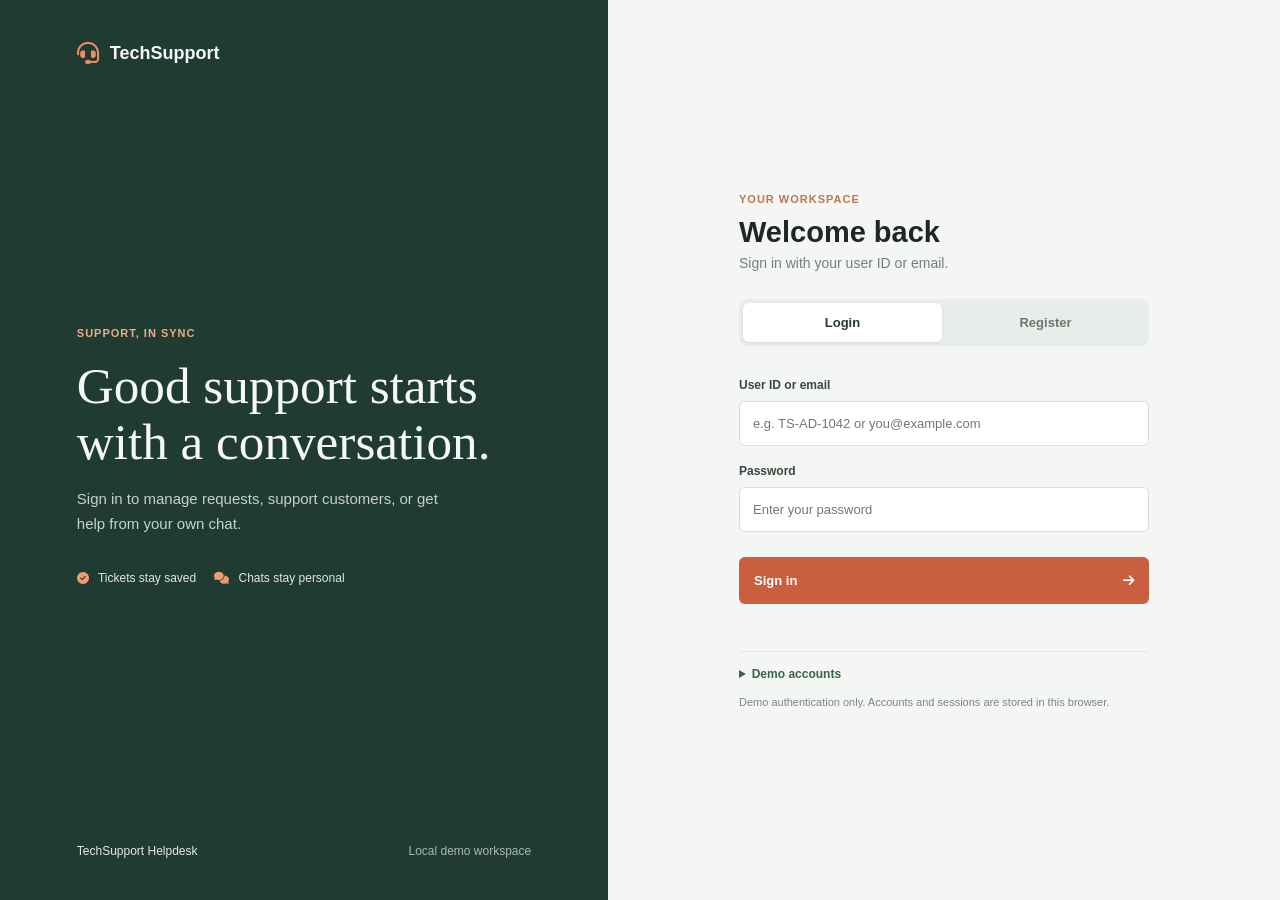
==== tickets.html @ 8e6c017f "Add files via upload" ====
<!DOCTYPE html>
<html lang="en">
<head>
    <meta charset="UTF-8">
    <meta name="viewport" content="width=device-width, initial-scale=1.0">

    <title>Tickets - TechSupport</title>

    <link rel="stylesheet"
          href="https://cdnjs.cloudflare.com/ajax/libs/font-awesome/6.5.0/css/all.min.css">

    <link rel="stylesheet" href="style.css">
</head>

<body>

    <!-- Sidebar -->
    <div class="sidebar">

        <div class="logo">
            <i class="fa-solid fa-headset"></i>
            <span>TechSupport</span>
        </div>

        <ul class="menu">

            <li>
                <a href="index.html">
                    <i class="fa-solid fa-chart-line"></i>
                    Dashboard
                </a>
            </li>

            <li class="active">
                <a href="tickets.html">
                    <i class="fa-solid fa-ticket"></i>
                    Tickets
                </a>
            </li>

            <li>
                <a href="chat.html">
                    <i class="fa-solid fa-comments"></i>
                    Live Chat
                </a>
            </li>

            <li>
                <a href="knowledge.html">
                    <i class="fa-solid fa-book"></i>
                    Knowledge Base
                </a>
            </li>

            <li>
                <a href="customers.html">
                    <i class="fa-solid fa-users"></i>
                    Customers
                </a>
            </li>

            <li>
                <a href="agents.html">
                    <i class="fa-solid fa-user-tie"></i>
                    Agents
                </a>
            </li>

            <li>
                <a href="analytics.html">
                    <i class="fa-solid fa-chart-pie"></i>
                    Analytics
                </a>
            </li>

            <li>
                <a href="feedback.html">
                    <i class="fa-solid fa-star"></i>
                    Feedback
                </a>
            </li>

            <li>
                <a href="reports.html">
                    <i class="fa-solid fa-file-lines"></i>
                    Reports
                </a>
            </li>

        </ul>

        <div class="sidebar-bottom">
            <a href="#" onclick="logout(event)">
                <i class="fa-solid fa-right-from-bracket"></i>
                <span>Logout</span>
            </a>
        </div>

    </div>


    <!-- Main Content -->
    <div class="main-content">

        <!-- Top Bar -->
        <div class="topbar">

            <div>
                <h2>Tickets</h2>
                <p>Manage and track customer support tickets</p>
            </div>

            <div class="topbar-actions">
                <button class="create-ticket-btn" onclick="createTicket()">
                    <i class="fa-solid fa-plus"></i>
                    Create Ticket
                </button>
            </div>

        </div>


        <!-- Ticket Stats -->
        <div class="stats-grid">

            <div class="stat-card">
                <div class="stat-icon">
                    <i class="fa-solid fa-ticket"></i>
                </div>

                <div>
                    <h3 id="totalTickets">0</h3>
                    <p>Total Tickets</p>
                </div>
            </div>


            <div class="stat-card">
                <div class="stat-icon">
                    <i class="fa-solid fa-circle-exclamation"></i>
                </div>

                <div>
                    <h3 id="newTickets">0</h3>
                    <p>New Tickets</p>
                </div>
            </div>


            <div class="stat-card">
                <div class="stat-icon">
                    <i class="fa-solid fa-spinner"></i>
                </div>

                <div>
                    <h3 id="progressTickets">0</h3>
                    <p>In Progress</p>
                </div>
            </div>


            <div class="stat-card">
                <div class="stat-icon">
                    <i class="fa-solid fa-check"></i>
                </div>

                <div>
                    <h3 id="resolvedTickets">0</h3>
                    <p>Resolved</p>
                </div>
            </div>

        </div>


        <!-- Ticket Table -->
        <div class="dashboard-card">

            <div class="card-header">

                <div>
                    <h3>All Tickets</h3>
                    <p>View and manage customer support requests</p>
                </div>

                <select id="statusFilter">
                    <option value="all">All Tickets</option>
                    <option value="New">New</option>
                    <option value="In Progress">In Progress</option>
                    <option value="Waiting">Waiting</option>
                    <option value="Resolved">Resolved</option>
                    <option value="Closed">Closed</option>
                </select>

            </div>


            <div class="table-container">

                <table>

                    <thead>
                        <tr>
                            <th>Ticket ID</th>
                            <th>Customer</th>
                            <th>Subject</th>
                            <th>Category</th>
                            <th>Priority</th>
                            <th>Status</th>
                            <th>Actions</th>
                        </tr>
                    </thead>

                    <tbody id="ticketTableBody">

                    </tbody>

                </table>

            </div>

        </div>

    </div>


    <script src="script.js"></script>

</body>
</html>
---- style.css ----
/* ================================
   BASIC RESET
================================ */

* {
    margin: 0;
    padding: 0;
    box-sizing: border-box;
}

body {
    font-family: Arial, Helvetica, sans-serif;
    background: #f7f8fa;
    color: #222;
}


/* ================================
   SIDEBAR
================================ */

.sidebar {
    position: fixed;
    left: 0;
    top: 0;
    width: 250px;
    height: 100vh;
    background: #ffffff;
    border-right: 1px solid #eeeeee;
    padding: 22px 15px;
    z-index: 1000;
}

.logo {
    display: flex;
    align-items: center;
    gap: 12px;
    padding: 5px 12px 28px;
    color: #dc2626;
    font-size: 21px;
    font-weight: bold;
}

.logo i {
    font-size: 27px;
}

.menu-title {
    font-size: 11px;
    color: #999;
    font-weight: bold;
    letter-spacing: 1px;
    padding: 12px 14px;
}

.sidebar-menu,
.sidebar .menu {
    list-style: none;
    padding: 0;
}

.sidebar-menu li,
.sidebar .menu li {
    margin: 5px 0;
}

.sidebar-menu li a,
.sidebar .menu li a,
.sidebar > a,
.sidebar-bottom a {
    text-decoration: none;
    color: #555;
    display: flex;
    align-items: center;
    gap: 13px;
    padding: 12px 14px;
    border-radius: 9px;
    font-size: 14px;
    transition: 0.3s;
}

.sidebar-menu li a i,
.sidebar .menu li a i,
.sidebar > a i,
.sidebar-bottom a i {
    width: 20px;
    text-align: center;
}

.sidebar-menu li a:hover,
.sidebar .menu li a:hover,
.sidebar > a:hover {
    background: #fee2e2;
    color: #dc2626;
}

.sidebar-menu li.active a,
.sidebar .menu li.active a,
.sidebar > a.active {
    background: #dc2626;
    color: white;
    box-shadow: 0 5px 15px rgba(220, 38, 38, 0.2);
}

.sidebar-bottom {
    position: absolute;
    bottom: 25px;
    left: 15px;
    right: 15px;
}

.sidebar-bottom a:hover {
    color: #dc2626;
    background: #fee2e2;
}

/* ================================
   MAIN CONTENT
================================ */

.main-content {
    margin-left: 250px;
    min-height: 100vh;
}


/* ================================
   TOP BAR
================================ */

.topbar {
    height: 82px;
    background: white;
    border-bottom: 1px solid #eeeeee;
    display: flex;
    justify-content: space-between;
    align-items: center;
    padding: 0 30px;
    position: sticky;
    top: 0;
    z-index: 100;
}

.page-title h1 {
    font-size: 25px;
    margin-bottom: 4px;
}

.page-title p {
    font-size: 13px;
    color: #888;
}

.topbar-right {
    display: flex;
    align-items: center;
    gap: 20px;
}

.topbar-actions {
    display: flex;
    align-items: center;
    justify-content: flex-end;
    gap: 18px;
    margin-left: auto;
}


/* Search */

.search-box {
    width: 210px;
    height: 40px;
    background: #f6f6f6;
    border-radius: 8px;
    display: flex;
    align-items: center;
    padding: 0 12px;
}

.search-box i {
    color: #999;
    font-size: 14px;
}

.search-box input {
    border: none;
    outline: none;
    background: transparent;
    width: 100%;
    padding-left: 8px;
}


/* Notification */

.notification {
    border: none;
    background: #f7f7f7;
    width: 40px;
    height: 40px;
    border-radius: 50%;
    cursor: pointer;
    position: relative;
}

.notification i {
    color: #555;
}

.notification span {
    position: absolute;
    top: -3px;
    right: -2px;
    background: #dc2626;
    color: white;
    font-size: 9px;
    width: 16px;
    height: 16px;
    border-radius: 50%;
    display: flex;
    align-items: center;
    justify-content: center;
}


/* Profile */

.profile {
    display: flex;
    align-items: center;
    gap: 10px;
}

.profile-image {
    width: 40px;
    height: 40px;
    background: #fee2e2;
    color: #dc2626;
    border-radius: 50%;
    display: flex;
    align-items: center;
    justify-content: center;
    font-weight: bold;
}

.profile-info {
    display: flex;
    flex-direction: column;
    gap: 3px;
}

.profile-info strong {
    font-size: 13px;
}

.profile-info small {
    color: #999;
}


/* ================================
   DASHBOARD
================================ */

.dashboard {
    padding: 28px 30px;
}


/* ================================
   WELCOME BANNER
================================ */

.welcome-banner {
    background: linear-gradient(135deg, #dc2626, #ef4444);
    border-radius: 15px;
    padding: 28px 30px;
    color: white;
    display: flex;
    justify-content: space-between;
    align-items: center;
    margin-bottom: 25px;
    overflow: hidden;
}

.welcome-banner h2 {
    font-size: 23px;
    margin-bottom: 8px;
}

.welcome-banner p {
    font-size: 14px;
    opacity: 0.9;
    margin-bottom: 20px;
}

.primary-btn {
    border: none;
    background: white;
    color: #dc2626;
    padding: 11px 17px;
    border-radius: 7px;
    font-weight: bold;
    cursor: pointer;
    transition: 0.3s;
}

.primary-btn:hover {
    transform: translateY(-2px);
    box-shadow: 0 5px 15px rgba(0, 0, 0, 0.15);
}

.banner-icon {
    font-size: 90px;
    opacity: 0.15;
    padding-right: 30px;
}


/* ================================
   STATISTICS CARDS
================================ */

.stats-grid {
    display: grid;
    grid-template-columns: repeat(4, 1fr);
    gap: 18px;
    margin-bottom: 25px;
}

.stat-card {
    background: white;
    border: 1px solid #eeeeee;
    border-radius: 12px;
    padding: 20px;
    display: flex;
    align-items: center;
    gap: 15px;
    transition: 0.3s;
}

.stat-card:hover {
    transform: translateY(-3px);
    box-shadow: 0 8px 20px rgba(0, 0, 0, 0.06);
}

.stat-icon {
    width: 48px;
    height: 48px;
    border-radius: 10px;
    display: flex;
    align-items: center;
    justify-content: center;
    font-size: 19px;
}

.stat-icon.red {
    background: #fee2e2;
    color: #dc2626;
}

.stat-icon.orange {
    background: #fff1e6;
    color: #f97316;
}

.stat-icon.green {
    background: #dcfce7;
    color: #16a34a;
}

.stat-icon.blue {
    background: #dbeafe;
    color: #2563eb;
}

.stat-card p {
    color: #888;
    font-size: 12px;
    margin-bottom: 5px;
}

.stat-card h3 {
    font-size: 23px;
    margin-bottom: 5px;
}

.positive {
    font-size: 10px;
    color: #16a34a;
}


/* ================================
   DASHBOARD GRID
================================ */

.dashboard-grid {
    display: grid;
    grid-template-columns: minmax(0, 1.45fr) minmax(340px, 1fr);
    gap: 20px;
    margin-bottom: 20px;
}

.bottom-grid {
    display: grid;
    grid-template-columns: repeat(2, minmax(0, 1fr));
    gap: 20px;
}


/* ================================
   CARDS
================================ */

.dashboard-card {
    min-width: 0;
    background: white;
    border: 1px solid #eeeeee;
    border-radius: 12px;
    padding: 20px;
}

.card-header {
    display: flex;
    justify-content: space-between;
    align-items: flex-start;
    margin-bottom: 20px;
}

.card-header h3 {
    font-size: 17px;
    margin-bottom: 5px;
}

.card-header p {
    color: #999;
    font-size: 12px;
}

.card-header a {
    color: #dc2626;
    text-decoration: none;
    font-size: 12px;
    font-weight: bold;
}


/* ================================
   TABLE
================================ */

.table-container {
    overflow-x: auto;
}

table {
    width: 100%;
    border-collapse: collapse;
    min-width: 600px;
}

thead {
    background: #fff7f7;
}

th {
    color: #777;
    font-size: 11px;
    text-align: left;
    padding: 12px;
}

td {
    padding: 13px 12px;
    border-bottom: 1px solid #f1f1f1;
    font-size: 12px;
}

td:first-child {
    color: #dc2626;
    font-weight: bold;
}


/* ================================
   PRIORITY
================================ */

.priority,
.status {
    padding: 5px 9px;
    border-radius: 20px;
    font-size: 10px;
    font-weight: bold;
}

.priority.high {
    background: #fee2e2;
    color: #dc2626;
}

.priority.medium {
    background: #fef3c7;
    color: #b45309;
}

.priority.critical {
    background: #fecaca;
    color: #991b1b;
}

.priority.low {
    background: #dcfce7;
    color: #15803d;
}


/* ================================
   STATUS
================================ */

.status.new {
    background: #dbeafe;
    color: #2563eb;
}

.status.progress {
    background: #fff1e6;
    color: #ea580c;
}

.status.waiting {
    background: #fef3c7;
    color: #a16207;
}

.status.resolved {
    background: #dcfce7;
    color: #15803d;
}


/* ================================
   TICKET SUMMARY
================================ */

.summary {
    margin-top: 10px;
}

.summary-item {
    display: flex;
    justify-content: space-between;
    align-items: center;
    font-size: 12px;
    margin-bottom: 8px;
}

.summary-item span {
    color: #666;
}

.summary-item i {
    font-size: 7px;
    color: #dc2626;
    margin-right: 5px;
}

.summary-item strong {
    font-size: 12px;
}

.progress-bar {
    width: 100%;
    height: 7px;
    background: #f1f1f1;
    border-radius: 10px;
    margin-bottom: 18px;
    overflow: hidden;
}

.progress {
    height: 100%;
    border-radius: 10px;
}

.new-progress {
    width: 20%;
    background: #2563eb;
}

.progress-work {
    width: 35%;
    background: #f97316;
}

.progress-wait {
    width: 18%;
    background: #eab308;
}

.progress-resolved {
    width: 80%;
    background: #16a34a;
}


/* ================================
   QUICK ACTIONS
================================ */

.quick-actions {
    display: grid;
    grid-template-columns: repeat(4, 1fr);
    gap: 12px;
}

.quick-actions button {
    background: #fff7f7;
    border: 1px solid #fee2e2;
    border-radius: 9px;
    padding: 17px 10px;
    cursor: pointer;
    color: #444;
    transition: 0.3s;
}

.quick-actions button i {
    display: block;
    color: #dc2626;
    font-size: 19px;
    margin-bottom: 9px;
}

.quick-actions button span {
    font-size: 11px;
}

.quick-actions button:hover {
    background: #dc2626;
    color: white;
    transform: translateY(-2px);
}

.quick-actions button:hover i {
    color: white;
}


/* ================================
   PERFORMANCE
================================ */

.performance {
    display: flex;
    flex-direction: column;
    gap: 15px;
}

.performance-item {
    display: flex;
    justify-content: space-between;
    align-items: center;
    padding-bottom: 12px;
    border-bottom: 1px solid #eeeeee;
}

.performance-item span {
    color: #777;
    font-size: 12px;
}

.performance-item strong {
    color: #dc2626;
    font-size: 17px;
}


/* ================================
   RESPONSIVE DESIGN
================================ */

@media (max-width: 1100px) {

    .stats-grid {
        grid-template-columns: repeat(2, 1fr);
    }

    .dashboard-grid {
        grid-template-columns: 1fr;
    }

    .bottom-grid {
        grid-template-columns: 1fr;
    }
}


@media (max-width: 800px) {

    .sidebar {
        width: 70px;
        padding: 20px 8px;
    }

    .logo span,
    .menu-title,
    .sidebar-menu span,
    .sidebar .menu span,
    .sidebar-bottom span {
        display: none;
    }

    .sidebar-menu span,
    .sidebar .menu span,
    .sidebar-bottom span { display: none; }

    .sidebar > a {
        justify-content: center;
        padding: 13px;
        font-size: 0;
    }

    .sidebar > a i { font-size: 14px; }

    .logo {
        justify-content: center;
        padding: 5px 0 25px;
    }

    .sidebar-menu li a,
    .sidebar .menu li a,
    .sidebar-bottom a {
        justify-content: center;
        padding: 13px;
    }

    .main-content {
        margin-left: 70px;
    }

    .topbar {
        padding: 0 15px;
    }

    .profile-info {
        display: none;
    }

    .search-box {
        width: 150px;
    }

    .dashboard {
        padding: 20px 15px;
    }

    .welcome-banner {
        padding: 22px;
    }

    .banner-icon {
        display: none;
    }
}


@media (max-width: 600px) {

    .topbar {
        height: auto;
        padding: 15px;
        gap: 10px;
        flex-wrap: wrap;
    }

    .topbar-right {
        width: 100%;
    }

    .search-box {
        flex: 1;
    }

    .stats-grid {
        grid-template-columns: 1fr;
    }

    .welcome-banner h2 {
        font-size: 19px;
    }

    .quick-actions {
        grid-template-columns: repeat(2, 1fr);
    }
}
/* CREATE TICKET POPUP */

.ticket-modal {
    position: fixed;
    top: 0;
    left: 0;
    width: 100%;
    height: 100%;

    background: rgba(0, 0, 0, 0.5);

    display: flex;
    justify-content: center;
    align-items: center;

    z-index: 9999;
}

.ticket-box {
    background: white;
    width: 650px;
    max-width: 90%;
    max-height: 90vh;

    overflow-y: auto;

    padding: 25px;
    border-radius: 15px;

    box-shadow: 0 15px 40px rgba(0, 0, 0, 0.25);
}

.ticket-header {
    display: flex;
    justify-content: space-between;
    align-items: center;

    margin-bottom: 20px;
}

.ticket-header h2 {
    margin: 0;
    color: #222;
}

.ticket-header p {
    margin-top: 5px;
    color: #888;
    font-size: 13px;
}

.close-btn {
    width: 35px;
    height: 35px;

    border: none;
    border-radius: 50%;

    background: #fee2e2;
    color: #dc2626;

    font-size: 22px;
    cursor: pointer;
}

.form-row {
    display: grid;
    grid-template-columns: 1fr 1fr;
    gap: 15px;
}

.form-group {
    margin-bottom: 16px;
}

.form-group label {
    display: block;

    margin-bottom: 6px;

    font-size: 13px;
    font-weight: bold;
    color: #444;
}

.form-group input,
.form-group select,
.form-group textarea {
    width: 100%;

    padding: 11px;

    border: 1px solid #ddd;
    border-radius: 7px;

    font-family: Arial, sans-serif;
    font-size: 13px;

    outline: none;
}

.form-group input:focus,
.form-group select:focus,
.form-group textarea:focus {
    border-color: #dc2626;
}

.form-group textarea {
    resize: vertical;
}

.form-actions {
    display: flex;
    justify-content: flex-end;
    gap: 10px;
}

.cancel-btn {
    border: none;
    background: #eee;

    padding: 11px 18px;
    border-radius: 7px;

    cursor: pointer;
}

.submit-btn {
    border: none;
    background: #dc2626;
    color: white;

    padding: 11px 18px;
    border-radius: 7px;

    cursor: pointer;
    font-weight: bold;
}

.submit-btn:hover {
    background: #b91c1c;
}

@media (max-width: 600px) {

    .form-row {
        grid-template-columns: 1fr;
    }

    .ticket-box {
        padding: 18px;
    }
}
/* ============================= */
/* TICKETS PAGE FIX */
/* ============================= */

/* Topbar */

.topbar {
    display: flex;
    justify-content: space-between;
    align-items: center;
    margin-bottom: 25px;
}

.topbar h2 {
    margin: 0;
    font-size: 28px;
}

.topbar h1 {
    margin: 0 0 4px;
    font-size: 25px;
    font-weight: 600;
}

.topbar p {
    margin-top: 5px;
    color: #777;
}


/* Create Ticket Button */

.create-ticket-btn {
    background: #e63946;
    color: white;
    border: none;
    padding: 12px 20px;
    border-radius: 8px;
    cursor: pointer;
    font-size: 14px;
    font-weight: 600;
}

.create-ticket-btn:hover {
    background: #c92f3b;
}


/* Ticket Table */

.table-container {
    width: 100%;
    overflow-x: auto;
}

.table-container table {
    width: 100%;
    min-width: 850px;
    border-collapse: collapse;
}

.table-container th {
    text-align: left;
    padding: 15px;
    color: #666;
    font-size: 13px;
    border-bottom: 1px solid #eee;
}

.table-container td {
    padding: 16px 15px;
    border-bottom: 1px solid #eee;
    font-size: 14px;
}

.table-container tbody tr:hover {
    background: #fafafa;
}


/* Priority */

.priority {
    font-weight: 600;
}

.priority.critical {
    color: #d00000;
}

.priority.high {
    color: #e63946;
}

.priority.medium {
    color: #e6a700;
}

.priority.low {
    color: #3498db;
}

.priority.informational {
    color: #777;
}


/* Status */

.status {
    font-weight: 600;
}

.status.new {
    color: #2980b9;
}

.status.in-progress {
    color: #e67e22;
}

.status.resolved {
    color: #27ae60;
}


/* Filter */

#statusFilter {
    padding: 9px 12px;
    border: 1px solid #ddd;
    border-radius: 6px;
    background: white;
    cursor: pointer;
}
/* Ticket Actions */

.ticket-actions {
    display: flex;
    gap: 7px;
}

.ticket-actions button {
    width: 32px;
    height: 32px;
    border: none;
    border-radius: 6px;
    cursor: pointer;
    background: #f5f5f5;
    transition: 0.2s;
}

.view-btn {
    color: #3498db;
}

.status-btn {
    color: #e67e22;
}

.delete-btn {
    color: #e63946;
}

.ticket-actions button:hover {
    transform: translateY(-2px);
    background: #eeeeee;
}
/* ============================= */
/* LIVE CHAT */
/* ============================= */

.chat-agent {
    display: inline-flex;
    align-items: center;
    gap: 7px;
    padding: 8px 11px;
    border: 1px solid #dce9df;
    border-radius: 6px;
    background: #f5faf6;
    color: #27ae60;
    font-size: 12px;
    font-weight: 600;
    line-height: 1;
    white-space: nowrap;
}

.chat-agent i {
    font-size: 8px;
}


/* Main Chat */

.chat-container {
    display: flex;
    height: 650px;
    background: white;
    border-radius: 12px;
    overflow: hidden;
    box-shadow: 0 3px 15px rgba(0, 0, 0, 0.06);
}


/* Users */

.chat-users {
    width: 280px;
    border-right: 1px solid #eee;
    background: #fafafa;
    overflow-y: auto;
}

.chat-users-header {
    padding: 20px;
    border-bottom: 1px solid #eee;
}

.chat-users-header h3 {
    margin: 0;
}


.chat-user {
    display: flex;
    align-items: center;
    gap: 12px;
    padding: 16px;
    cursor: pointer;
    border-bottom: 1px solid #eee;
}

.chat-user:hover {
    background: #fff0f0;
}

.active-user {
    background: #ffe9e9;
    border-left: 4px solid #e63946;
}


/* Avatar */

.user-avatar {
    width: 42px;
    height: 42px;
    border-radius: 50%;
    background: #e63946;
    color: white;
    display: flex;
    align-items: center;
    justify-content: center;
    font-weight: bold;
}

.chat-user p {
    margin: 4px 0 0;
    color: #777;
    font-size: 13px;
    overflow: hidden;
    text-overflow: ellipsis;
    white-space: nowrap;
}

.chat-user > div:last-child {
    min-width: 0;
}

.chat-user p.has-unread {
    color: #e63946;
    font-weight: 600;
}


/* Chat Window */

.chat-window {
    flex: 1;
    display: flex;
    flex-direction: column;
}

.chat-header {
    padding: 15px 20px;
    border-bottom: 1px solid #eee;
}

.chat-person {
    display: flex;
    align-items: center;
    gap: 12px;
}

.chat-person p {
    margin: 4px 0 0;
    color: #27ae60;
    font-size: 13px;
}

.ai-agent-badge {
    display: inline-block;
    margin-left: 8px;
    padding: 3px 7px;
    border-radius: 10px;
    background: #e8f7ee;
    color: #218c50;
    font-size: 10px;
    font-weight: 600;
}

.online-dot {
    display: inline-block;
    width: 7px;
    height: 7px;
    background: #27ae60;
    border-radius: 50%;
}


/* Messages */

.messages {
    flex: 1;
    padding: 25px;
    overflow-y: auto;
    background: #f8f9fa;
}

.chat-empty-state {
    margin: 0;
    color: #777;
    text-align: center;
}

.chat-customer-mode .chat-users {
    display: none;
}

.chat-customer-mode .chat-window {
    min-width: 0;
}

.current-user-chip {
    display: flex;
    align-items: center;
    gap: 9px;
    padding: 7px 11px;
    border: 1px solid #e7e9e8;
    border-radius: 8px;
    background: #fff;
    font-size: 12px;
}

.current-user-chip strong {
    color: #222;
}

.current-user-chip span {
    color: #728078;
    text-transform: capitalize;
}

.chat-customer-mode .chat-input-area {
    border-top-color: #e1e8e4;
}

/* Authentication */

.auth-page {
    min-height: 100vh;
    background: #f4f6f3;
    color: #1d2823;
}

.auth-layout {
    min-height: 100vh;
    display: grid;
    grid-template-columns: minmax(340px, 0.95fr) minmax(420px, 1.05fr);
}

.auth-intro {
    display: flex;
    flex-direction: column;
    justify-content: space-between;
    min-height: 100vh;
    padding: 42px clamp(32px, 6vw, 92px);
    color: #f5f7f2;
    background: #203c32;
}

.auth-brand {
    display: inline-flex;
    align-items: center;
    gap: 11px;
    width: fit-content;
    color: inherit;
    font-size: 18px;
    font-weight: 700;
    text-decoration: none;
}

.auth-brand i {
    color: #ef8a61;
    font-size: 22px;
}

.auth-intro-copy {
    max-width: 490px;
    padding: 60px 0;
}

.auth-kicker {
    color: #be7655;
    font-size: 11px;
    font-weight: 700;
    letter-spacing: 1px;
}

.auth-intro .auth-kicker {
    color: #edab88;
}

.auth-intro h1 {
    margin: 17px 0;
    font-family: Georgia, "Times New Roman", serif;
    font-size: clamp(38px, 4vw, 58px);
    font-weight: 500;
    line-height: 1.08;
}

.auth-intro-copy > p {
    max-width: 390px;
    color: #c6d2cb;
    font-size: 15px;
    line-height: 1.7;
}

.auth-stat-row {
    display: flex;
    flex-wrap: wrap;
    gap: 18px;
    margin-top: 34px;
    color: #e0e8e3;
    font-size: 12px;
}

.auth-stat-row i {
    margin-right: 6px;
    color: #ef9b70;
}

.auth-side-note {
    display: flex;
    justify-content: space-between;
    gap: 18px;
    color: #e3e9e5;
    font-size: 12px;
}

.auth-side-note span {
    color: #a9b9b0;
}

.auth-panel {
    display: flex;
    justify-content: center;
    align-items: center;
    padding: 48px 30px;
}

.auth-form-wrap {
    width: min(100%, 410px);
}

.auth-heading h2 {
    margin: 9px 0 6px;
    font-size: 29px;
}

.auth-heading p {
    color: #738078;
    font-size: 14px;
}

.auth-tabs {
    display: grid;
    grid-template-columns: 1fr 1fr;
    gap: 4px;
    margin: 28px 0 23px;
    padding: 4px;
    border-radius: 8px;
    background: #e9ede9;
}

.auth-tab {
    min-height: 39px;
    border: 0;
    border-radius: 6px;
    background: transparent;
    color: #69776e;
    font: inherit;
    font-size: 13px;
    font-weight: 600;
    cursor: pointer;
}

.auth-tab.is-active {
    background: #fff;
    color: #203c32;
    box-shadow: 0 1px 3px rgba(20, 40, 30, 0.1);
}

.auth-form {
    display: grid;
    gap: 9px;
}

.auth-form[hidden] {
    display: none;
}

.auth-form label {
    margin-top: 9px;
    color: #39483f;
    font-size: 12px;
    font-weight: 600;
}

.auth-hint {
    float: right;
    color: #829087;
    font-size: 11px;
    font-weight: 400;
}

.auth-form input,
.auth-form select {
    width: 100%;
    min-height: 45px;
    padding: 0 13px;
    border: 1px solid #d9dfda;
    border-radius: 6px;
    outline: none;
    background: #fff;
    color: #202b25;
    font: inherit;
    font-size: 13px;
}

.auth-form input:focus,
.auth-form select:focus {
    border-color: #4d7660;
    box-shadow: 0 0 0 3px rgba(77, 118, 96, 0.13);
}

.auth-submit {
    display: flex;
    align-items: center;
    justify-content: space-between;
    min-height: 47px;
    margin-top: 16px;
    padding: 0 15px;
    border: 0;
    border-radius: 6px;
    background: #c95f3f;
    color: #fff;
    font: inherit;
    font-size: 13px;
    font-weight: 700;
    cursor: pointer;
}

.auth-submit:hover {
    background: #b64f33;
}

.auth-feedback {
    min-height: 20px;
    margin-top: 10px;
    color: #b74632;
    font-size: 12px;
    line-height: 1.5;
}

.auth-feedback.is-success {
    color: #32714c;
}

.demo-access {
    margin-top: 17px;
    padding-top: 15px;
    border-top: 1px solid #e3e8e4;
    color: #46554c;
    font-size: 12px;
}

.demo-access summary {
    width: fit-content;
    color: #39634c;
    font-weight: 700;
    cursor: pointer;
}

.demo-account-list {
    display: grid;
    gap: 7px;
    margin-top: 12px;
}

.demo-account-list p {
    display: grid;
    gap: 3px;
}

.demo-account-list span,
.auth-disclaimer {
    color: #7a877f;
    font-size: 11px;
}

.auth-disclaimer {
    margin-top: 13px;
    line-height: 1.5;
}

.customer-portal-page {
    background: #f4f6f3;
}

.customer-portal-logo {
    text-decoration: none;
}

.customer-portal-main {
    min-height: 100vh;
}

.customer-portal-topbar {
    padding: 0 34px;
}

.customer-portal-topbar h1 {
    margin: 0 0 4px;
    font-size: 23px;
}

.customer-portal-topbar p {
    color: #78847d;
    font-size: 12px;
}

.customer-portal-profile .profile-image {
    background: #e5eee7;
    color: #2c6848;
}

.customer-portal-content {
    width: min(1200px, 100%);
    margin: 0 auto;
    padding: 30px 34px 48px;
}

.portal-welcome {
    display: flex;
    align-items: center;
    justify-content: space-between;
    gap: 24px;
    padding: 25px 28px;
    border-left: 4px solid #d56b47;
    background: #fff;
}

.portal-welcome h2 {
    margin: 8px 0 5px;
    font-family: Georgia, "Times New Roman", serif;
    font-size: 28px;
    font-weight: 500;
}

.portal-welcome p {
    color: #718077;
    font-size: 13px;
}

.portal-chat-link,
.portal-submit {
    display: inline-flex;
    align-items: center;
    justify-content: center;
    gap: 9px;
    min-height: 42px;
    padding: 0 15px;
    border: 0;
    border-radius: 6px;
    background: #c95f3f;
    color: #fff;
    font: inherit;
    font-size: 12px;
    font-weight: 700;
    text-decoration: none;
    cursor: pointer;
}

.portal-chat-link:hover,
.portal-submit:hover {
    background: #b64f33;
}

.portal-stats {
    display: grid;
    grid-template-columns: repeat(3, minmax(0, 1fr));
    gap: 14px;
    margin: 18px 0 26px;
}

.portal-stat {
    position: relative;
    display: grid;
    gap: 12px;
    min-height: 105px;
    padding: 17px 19px;
    border: 1px solid #e5e9e5;
    border-radius: 7px;
    background: #fff;
}

.portal-stat span {
    color: #77847b;
    font-size: 12px;
}

.portal-stat strong {
    font-size: 25px;
    line-height: 1;
}

.portal-stat i {
    position: absolute;
    top: 18px;
    right: 19px;
    color: #b8c8bd;
    font-size: 17px;
}

.portal-section {
    min-width: 0;
    padding: 21px;
    border: 1px solid #e5e9e5;
    border-radius: 7px;
    background: #fff;
    scroll-margin-top: 100px;
}

.portal-section-heading {
    display: flex;
    align-items: center;
    justify-content: space-between;
    margin-bottom: 17px;
}

.portal-section-heading h2 {
    margin: 0 0 4px;
    font-size: 16px;
}

.portal-section-heading p {
    color: #829087;
    font-size: 11px;
}

.portal-table-wrap {
    overflow-x: auto;
}

.portal-table {
    width: 100%;
    border-collapse: collapse;
    text-align: left;
}

.portal-table th,
.portal-table td {
    padding: 12px 10px;
    border-bottom: 1px solid #edf0ed;
    font-size: 12px;
    white-space: nowrap;
}

.portal-table th {
    color: #748178;
    font-size: 10px;
    font-weight: 700;
    text-transform: uppercase;
}

.portal-table td:first-child {
    color: #2c6848;
    font-weight: 700;
}

.portal-empty {
    padding: 20px 0 3px;
    color: #7a877f;
    font-size: 12px;
}

.portal-lower-grid {
    display: grid;
    grid-template-columns: minmax(0, 1.1fr) minmax(270px, 0.9fr);
    align-items: start;
    gap: 18px;
    margin-top: 18px;
}

.portal-feedback-form {
    display: grid;
    gap: 8px;
}

.portal-feedback-form label {
    margin-top: 5px;
    color: #46564b;
    font-size: 11px;
    font-weight: 700;
}

.portal-feedback-form select,
.portal-feedback-form input,
.portal-feedback-form textarea {
    width: 100%;
    padding: 10px 11px;
    border: 1px solid #dce3dd;
    border-radius: 5px;
    background: #fff;
    color: #27352c;
    font: inherit;
    font-size: 12px;
}

.portal-feedback-form textarea {
    resize: vertical;
}

.portal-ticket-form {
    grid-template-columns: repeat(2, minmax(0, 1fr));
    column-gap: 16px;
}

.portal-ticket-form label[for="customerTicketSubject"],
.portal-ticket-form #customerTicketSubject,
.portal-ticket-form label[for="customerTicketDescription"],
.portal-ticket-form #customerTicketDescription,
.portal-ticket-form .portal-submit,
.portal-ticket-form .portal-feedback-status {
    grid-column: 1 / -1;
}

.portal-ticket-form .portal-feedback-status {
    margin: 0;
}

.portal-submit {
    justify-self: start;
    margin-top: 6px;
}

.portal-feedback-status {
    min-height: 16px;
    color: #32714c;
    font-size: 11px;
}

.portal-feedback-history {
    margin-top: 14px;
    padding-top: 14px;
    border-top: 1px solid #edf0ed;
}

.portal-feedback-history h3 {
    margin: 0 0 9px;
    font-size: 12px;
}

.portal-feedback-item {
    padding: 9px 0;
    border-bottom: 1px solid #edf0ed;
}

.portal-feedback-item p {
    color: #59685e;
    font-size: 11px;
    line-height: 1.5;
    overflow-wrap: anywhere;
}

.portal-feedback-item span {
    display: block;
    margin-top: 4px;
    color: #8b968f;
    font-size: 10px;
}

.portal-profile-details {
    margin: 0;
}

.portal-profile-details div {
    display: grid;
    grid-template-columns: 100px minmax(0, 1fr);
    gap: 10px;
    padding: 12px 0;
    border-bottom: 1px solid #edf0ed;
}

.portal-profile-details dt {
    color: #829087;
    font-size: 11px;
}

.portal-profile-details dd {
    margin: 0;
    color: #2d3c32;
    font-size: 12px;
    overflow-wrap: anywhere;
}

.portal-knowledge-link {
    display: flex;
    align-items: center;
    gap: 12px;
    margin-top: 20px;
    padding: 13px;
    border-radius: 6px;
    background: #eef4ef;
    color: #34664b;
    text-decoration: none;
}

.portal-knowledge-link > span {
    display: grid;
    flex: 1;
    gap: 3px;
}

.portal-knowledge-link strong {
    font-size: 12px;
}

.portal-knowledge-link small {
    color: #75857a;
    font-size: 10px;
}

@media (max-width: 850px) {
    .customer-portal-main {
        margin-left: 0;
        padding-top: 72px;
    }

    .customer-portal-page .sidebar {
        right: 0;
        width: auto;
        height: 62px;
        padding: 8px 12px;
        overflow-x: auto;
        overflow-y: hidden;
        border-right: 0;
        border-bottom: 1px solid #e8ece8;
    }

    .customer-portal-logo,
    .customer-portal-page .menu-title,
    .customer-portal-page .sidebar-bottom {
        display: none;
    }

    .customer-portal-menu {
        display: flex;
        width: max-content;
        gap: 4px;
    }

    .customer-portal-menu li {
        margin: 0 !important;
    }

    .customer-portal-menu a {
        gap: 7px !important;
        padding: 11px 9px !important;
        white-space: nowrap;
        font-size: 11px !important;
    }

    .customer-portal-menu a i {
        width: auto !important;
    }
}

@media (max-width: 620px) {
    .customer-portal-topbar {
        height: auto;
        min-height: 74px;
        padding: 12px 16px;
    }

    .customer-portal-topbar h1 {
        font-size: 19px;
    }

    .customer-portal-profile .profile-info {
        display: none;
    }

    .customer-portal-content {
        padding: 18px 14px 30px;
    }

    .portal-welcome {
        align-items: flex-start;
        flex-direction: column;
        padding: 20px;
    }

    .portal-welcome h2 {
        font-size: 24px;
    }

    .portal-stats {
        gap: 8px;
    }

    .portal-stat {
        min-height: 93px;
        padding: 13px 11px;
    }

    .portal-stat span {
        font-size: 10px;
    }

    .portal-stat strong {
        font-size: 21px;
    }

    .portal-stat i {
        top: 13px;
        right: 11px;
        font-size: 14px;
    }

    .portal-section {
        padding: 16px 13px;
    }

    .portal-lower-grid {
        grid-template-columns: minmax(0, 1fr);
    }

    .portal-ticket-form {
        grid-template-columns: minmax(0, 1fr);
    }

    .portal-ticket-form > * {
        grid-column: 1 / -1;
    }
}

@media (max-width: 760px) {
    .auth-layout {
        grid-template-columns: 1fr;
    }

    .auth-intro {
        min-height: auto;
        padding: 25px 24px 22px;
    }

    .auth-intro-copy {
        padding: 46px 0 27px;
    }

    .auth-intro h1 {
        max-width: 470px;
        font-size: 39px;
    }

    .auth-stat-row,
    .auth-side-note {
        display: none;
    }

    .auth-panel {
        align-items: flex-start;
        padding: 33px 24px 45px;
    }
}

.message {
    position: relative;
    max-width: 65%;
    padding: 12px 15px;
    margin-bottom: 15px;
    border-radius: 12px;
}

.message p {
    margin: 0;
    line-height: 1.5;
}

.message span {
    display: block;
    font-size: 11px;
    margin-top: 6px;
    opacity: 0.7;
}

.message-delete {
    position: absolute;
    top: 5px;
    right: 6px;
    display: none;
    align-items: center;
    gap: 5px;
    padding: 5px 7px;
    border: 0;
    border-radius: 5px;
    background: rgba(255, 255, 255, 0.94);
    color: #a52f2f;
    font: inherit;
    font-size: 11px;
    cursor: pointer;
}

.message.is-selected .message-delete {
    display: inline-flex;
}

.message-delete:hover,
.message-delete:focus-visible {
    background: #fff;
    color: #751f1f;
    outline: 2px solid rgba(117, 31, 31, 0.2);
}

.customer-message {
    background: white;
    margin-right: auto;
    border: 1px solid #eee;
}

.agent-message {
    background: #e63946;
    color: white;
    margin-left: auto;
}


/* Input */

.chat-input-area {
    display: flex;
    gap: 10px;
    padding: 15px;
    border-top: 1px solid #eee;
    background: white;
}

.chat-input-area input {
    flex: 1;
    padding: 12px 15px;
    border: 1px solid #ddd;
    border-radius: 8px;
    outline: none;
}

.chat-input-area input:focus {
    border-color: #e63946;
}

.chat-input-area input:disabled,
.chat-input-area button:disabled {
    cursor: not-allowed;
    opacity: 0.65;
}

.chat-input-area button {
    width: 48px;
    border: none;
    border-radius: 8px;
    background: #e63946;
    color: white;
    cursor: pointer;
}

.chat-input-area button:hover {
    background: #c92f3b;
}

.notification-toast {
    position: fixed;
    top: 96px;
    right: 30px;
    z-index: 2000;
    display: flex;
    flex-direction: column;
    gap: 5px;
    min-width: 245px;
    padding: 14px 16px;
    background: white;
    border: 1px solid #f0d5d5;
    border-left: 4px solid #dc2626;
    border-radius: 8px;
    box-shadow: 0 8px 24px rgba(0, 0, 0, 0.12);
}

.notification-toast strong {
    color: #222;
    font-size: 13px;
}

.notification-toast span {
    color: #777;
    font-size: 12px;
}


/* Mobile */

@media (max-width: 768px) {

    .chat-users {
        width: 220px;
    }

    .message {
        max-width: 80%;
    }
}
/* ================================
   KNOWLEDGE BASE
================================ */

.knowledge-search {
    margin: 25px 0;
    width: 100%;
    max-width: 650px;
    position: relative;
}

.knowledge-search i {
    position: absolute;
    left: 18px;
    top: 50%;
    transform: translateY(-50%);
    color: #777;
}

.knowledge-search input {
    width: 100%;
    padding: 14px 20px 14px 48px;
    border: 1px solid #ddd;
    border-radius: 10px;
    font-size: 15px;
    outline: none;
    box-sizing: border-box;
}

.knowledge-search input:focus {
    border-color: #e74c3c;
    box-shadow: 0 0 0 3px rgba(231, 76, 60, 0.1);
}

/* Category Cards */

.knowledge-categories {
    display: grid;
    grid-template-columns: repeat(3, 1fr);
    gap: 20px;
    margin-bottom: 25px;
}

.knowledge-card {
    background: white;
    border: 1px solid #eee;
    border-radius: 12px;
    padding: 22px;
    cursor: pointer;
    transition: 0.3s;
}

.knowledge-card:hover {
    transform: translateY(-4px);
    box-shadow: 0 8px 20px rgba(0, 0, 0, 0.08);
    border-color: #e74c3c;
}

.knowledge-icon {
    width: 45px;
    height: 45px;
    background: #fff0ed;
    color: #e74c3c;
    border-radius: 10px;
    display: flex;
    align-items: center;
    justify-content: center;
    font-size: 20px;
    margin-bottom: 15px;
}

.knowledge-card h3 {
    margin: 0 0 8px;
    font-size: 18px;
}

.knowledge-card p {
    margin: 0;
    color: #777;
    font-size: 14px;
    line-height: 1.5;
}

/* Popular Solutions */

.article-list {
    display: flex;
    flex-direction: column;
    gap: 12px;
}

.article-item {
    display: flex;
    align-items: center;
    gap: 15px;
    padding: 15px;
    border: 1px solid #eee;
    border-radius: 10px;
    cursor: pointer;
    transition: 0.3s;
}

.article-item:hover {
    background: #fff7f5;
    border-color: #e74c3c;
}

.article-item > i {
    font-size: 20px;
    color: #e74c3c;
    width: 30px;
    text-align: center;
}

.article-item h4 {
    margin: 0 0 5px;
    font-size: 15px;
}

.article-item p {
    margin: 0;
    color: #777;
    font-size: 13px;
}

/* Article Box */

#articleBox {
    margin-top: 25px;
    line-height: 1.6;
}

#articleBox h3 {
    margin-bottom: 10px;
}

#articleBox p {
    color: #666;
}

/* Responsive */

@media (max-width: 900px) {
    .knowledge-categories {
        grid-template-columns: repeat(2, 1fr);
    }
}

@media (max-width: 600px) {
    .knowledge-categories {
        grid-template-columns: 1fr;
    }

    .knowledge-search {
        max-width: 100%;
    }
}
/* Customer Modal */

.modal-overlay {
    position: fixed;
    top: 0;
    left: 0;
    width: 100%;
    height: 100%;
    background: rgba(0, 0, 0, 0.5);
    display: flex;
    justify-content: center;
    align-items: center;
    z-index: 9999;
}

.modal-box {
    background: white;
    width: 420px;
    max-width: 90%;
    padding: 25px;
    border-radius: 12px;
    box-shadow: 0 10px 30px rgba(0,0,0,0.2);
}

.modal-header {
    display: flex;
    justify-content: space-between;
    align-items: center;
    margin-bottom: 20px;
}

.modal-header h2 {
    margin: 0;
}

.modal-header button {
    border: none;
    background: none;
    font-size: 25px;
    cursor: pointer;
}

.modal-box label {
    display: block;
    margin-top: 12px;
    margin-bottom: 6px;
    font-weight: 600;
}

.modal-box input {
    width: 100%;
    padding: 11px;
    border: 1px solid #ddd;
    border-radius: 7px;
    box-sizing: border-box;
}

.modal-buttons {
    display: flex;
    justify-content: flex-end;
    gap: 10px;
    margin-top: 20px;
}

.modal-buttons button {
    padding: 10px 18px;
    border: none;
    border-radius: 7px;
    cursor: pointer;
}

.modal-buttons button[type="submit"] {
    background: #e74c3c;
    color: white;
}
.modal-box select {
    width: 100%;
    padding: 11px;
    border: 1px solid #ddd;
    border-radius: 7px;
    box-sizing: border-box;
    background: white;
}
/* =========================
   ANALYTICS PAGE
========================= */

.analytics-cards {
    display: grid;
    grid-template-columns: repeat(4, 1fr);
    gap: 20px;
    margin: 25px 0;
}

.analytics-card {
    background: white;
    border: 1px solid #eee;
    border-radius: 12px;
    padding: 22px;
    display: flex;
    align-items: center;
    gap: 15px;
    box-shadow: 0 3px 10px rgba(0,0,0,0.04);
}

.analytics-card p {
    margin: 0 0 6px;
    color: #777;
    font-size: 14px;
}

.analytics-card h2 {
    margin: 0;
    font-size: 28px;
}

.analytics-icon {
    width: 50px;
    height: 50px;
    border-radius: 10px;
    display: flex;
    align-items: center;
    justify-content: center;
    font-size: 20px;
}

.analytics-icon.red {
    background: #fff0ed;
    color: #e74c3c;
}

.analytics-icon.orange {
    background: #fff7df;
    color: #e0a400;
}

.analytics-icon.green {
    background: #e8f8ed;
    color: #27ae60;
}

.analytics-icon.blue {
    background: #eaf2ff;
    color: #3578d4;
}


/* Analytics Sections */

.analytics-section {
    background: white;
    border: 1px solid #eee;
    border-radius: 12px;
    padding: 22px;
    margin-bottom: 25px;
}

.section-header {
    display: flex;
    justify-content: space-between;
    align-items: center;
    margin-bottom: 20px;
}

.section-header h2 {
    margin: 0 0 5px;
    font-size: 20px;
}

.section-header p {
    margin: 0;
    color: #777;
    font-size: 14px;
}


/* Status */

.status-row {
    display: grid;
    grid-template-columns: 130px 1fr 45px;
    align-items: center;
    gap: 15px;
    margin-bottom: 18px;
}

.status-name {
    font-size: 14px;
    font-weight: 600;
}

.status-dot {
    display: inline-block;
    width: 9px;
    height: 9px;
    border-radius: 50%;
    margin-right: 7px;
}

.status-dot.new {
    background: #e74c3c;
}

.status-dot.progress {
    background: #f39c12;
}

.status-dot.resolved {
    background: #27ae60;
}

.status-dot.closed {
    background: #777;
}

.status-bar {
    height: 10px;
    background: #f0f0f0;
    border-radius: 10px;
    overflow: hidden;
}

.status-bar div {
    height: 100%;
    width: 0;
    background: #e74c3c;
    border-radius: 10px;
    transition: width 0.5s ease;
}

.status-row:nth-child(2) .status-bar div {
    background: #f39c12;
}

.status-row:nth-child(3) .status-bar div {
    background: #27ae60;
}

.status-row:nth-child(4) .status-bar div {
    background: #777;
}


/* Category + Priority */

.analytics-grid {
    display: grid;
    grid-template-columns: 1fr 1fr;
    gap: 25px;
}

.category-item,
.priority-item {
    display: flex;
    align-items: center;
    justify-content: space-between;
    padding: 13px 15px;
    border: 1px solid #eee;
    border-radius: 9px;
    margin-bottom: 10px;
}

.category-item span,
.priority-item span {
    color: #555;
}

.category-item strong,
.priority-item strong {
    color: #333;
}


/* Agent Performance */

.agent-performance-row {
    display: flex;
    justify-content: space-between;
    align-items: center;
    padding: 15px 0;
    border-bottom: 1px solid #eee;
}

.agent-performance-row:last-child {
    border-bottom: none;
}

.agent-info {
    display: flex;
    align-items: center;
    gap: 12px;
}

.agent-avatar {
    width: 42px;
    height: 42px;
    background: #fff0ed;
    color: #e74c3c;
    border-radius: 50%;
    display: flex;
    align-items: center;
    justify-content: center;
    font-weight: bold;
}

.agent-info strong {
    display: block;
}

.agent-info small {
    display: block;
    color: #777;
    margin-top: 3px;
}

.agent-ticket-count {
    text-align: right;
}

.agent-ticket-count strong {
    display: block;
    font-size: 20px;
}

.agent-ticket-count span {
    color: #777;
    font-size: 12px;
}


/* Responsive */

@media (max-width: 1000px) {

    .analytics-cards {
        grid-template-columns: repeat(2, 1fr);
    }

    .analytics-grid {
        grid-template-columns: 1fr;
    }
}

@media (max-width: 600px) {

    .analytics-cards {
        grid-template-columns: 1fr;
    }

    .status-row {
        grid-template-columns: 100px 1fr 30px;
        gap: 8px;
    }
}
.feedback-summary {
    display: grid;
    grid-template-columns: repeat(4, 1fr);
    gap: 20px;
    margin-bottom: 25px;
}

.feedback-card {
    background: white;
    border: 1px solid #eee;
    border-radius: 12px;
    padding: 22px;
    display: flex;
    align-items: center;
    gap: 16px;
    box-shadow: 0 2px 8px rgba(0,0,0,0.04);
}

.feedback-card > i {
    width: 48px;
    height: 48px;
    background: #fff0ed;
    color: #e74c3c;
    border-radius: 10px;
    display: flex;
    align-items: center;
    justify-content: center;
    font-size: 21px;
}

.feedback-card h2 {
    margin: 0 0 5px;
    font-size: 25px;
}

.feedback-card p {
    margin: 0;
    color: #777;
    font-size: 13px;
}

.feedback-list {
    display: flex;
    flex-direction: column;
    gap: 15px;
}

.feedback-item {
    border: 1px solid #eee;
    border-radius: 10px;
    padding: 18px;
    background: white;
}

.feedback-user {
    display: flex;
    justify-content: space-between;
    align-items: center;
    margin-bottom: 10px;
}

.feedback-user h4 {
    margin: 0 0 4px;
    font-size: 15px;
}

.feedback-user small {
    color: #777;
}

.feedback-rating {
    color: #f5b400;
    font-size: 14px;
}

.feedback-message {
    margin: 10px 0 0;
    color: #666;
    line-height: 1.5;
    font-size: 14px;
}

.empty-feedback {
    text-align: center;
    padding: 50px 20px;
    color: #777;
}

.empty-feedback i {
    font-size: 42px;
    color: #e74c3c;
    margin-bottom: 15px;
}

.empty-feedback h3 {
    margin: 0 0 8px;
    color: #333;
}

.empty-feedback p {
    margin: 0;
}

@media (max-width: 1000px) {
    .feedback-summary {
        grid-template-columns: repeat(2, 1fr);
    }
}

@media (max-width: 600px) {
    .feedback-summary {
        grid-template-columns: 1fr;
    }
}

/* =========================================
   FEEDBACK PAGE ONLY
   Scoped so Dashboard / Analytics are not affected
========================================= */

body:has(.feedback-modal) .topbar {
    height: 82px;
    background: #ffffff;
    border-bottom: 1px solid #eeeeee;
    display: flex;
    justify-content: space-between;
    align-items: center;
    padding: 0 30px;
    position: sticky;
    top: 0;
    z-index: 100;
}

body:has(.feedback-modal) .topbar-left {
    display: flex;
    align-items: center;
}

body:has(.feedback-modal) .topbar-right {
    display: flex;
    align-items: center;
    gap: 20px;
}

body:has(.feedback-modal) .top-search {
    width: 210px;
    height: 40px;
    background: #f6f6f6;
    border: 1px solid #eeeeee;
    border-radius: 8px;
    display: flex;
    align-items: center;
    padding: 0 12px;
}

body:has(.feedback-modal) .top-search i {
    color: #999;
    font-size: 14px;
}

body:has(.feedback-modal) .top-search input {
    border: none;
    outline: none;
    background: transparent;
    width: 100%;
    padding-left: 8px;
}

body:has(.feedback-modal) .notification-box {
    width: 40px;
    height: 40px;
    border-radius: 50%;
    background: #f7f7f7;
    display: flex;
    align-items: center;
    justify-content: center;
    position: relative;
    cursor: pointer;
}

body:has(.feedback-modal) .notification-box i {
    color: #555;
}

body:has(.feedback-modal) .notification-dot {
    position: absolute;
    top: 3px;
    right: 2px;
    width: 16px;
    height: 16px;
    background: #dc2626;
    color: white;
    border-radius: 50%;
}

body:has(.feedback-modal) .profile {
    display: flex;
    align-items: center;
    gap: 10px;
    padding-left: 15px;
    border-left: 1px solid #eeeeee;
}

body:has(.feedback-modal) .profile-avatar {
    width: 40px;
    height: 40px;
    border-radius: 50%;
    background: #fee2e2;
    color: #dc2626;
    display: flex;
    align-items: center;
    justify-content: center;
    font-weight: bold;
}

body:has(.feedback-modal) .profile-info {
    display: flex;
    flex-direction: column;
    gap: 3px;
}

body:has(.feedback-modal) .profile-info strong {
    font-size: 13px;
}

body:has(.feedback-modal) .profile-info small {
    color: #999;
}

body:has(.feedback-modal) .profile-arrow {
    color: #999;
    font-size: 11px;
}

/* Feedback page title */

body:has(.feedback-modal) .page-title {
    display: flex;
    justify-content: space-between;
    align-items: center;
    margin-bottom: 25px;
}

body:has(.feedback-modal) .page-title h1 {
    margin: 0;
    font-size: 27px;
    color: #222;
}

body:has(.feedback-modal) .page-title p {
    margin: 6px 0 0;
    color: #888;
    font-size: 14px;
}

/* Feedback button */

body:has(.feedback-modal) .add-feedback-btn {
    display: flex;
    align-items: center;
    gap: 8px;
    background: #dc2626;
    color: white;
    border: none;
    padding: 12px 18px;
    border-radius: 8px;
    cursor: pointer;
    font-size: 14px;
    font-weight: 600;
    transition: 0.3s;
}

.add-feedback-btn:hover {
    background: #b91c1c;
    transform: translateY(-1px);
}

/* Logout */

.sidebar .logout {
    position: absolute;
    left: 15px;
    right: 15px;
    bottom: 20px;
    border-top: 1px solid #eeeeee;
    padding-top: 12px;
}

.sidebar .logout a {
    display: flex;
    align-items: center;
    gap: 13px;
    padding: 12px 14px;
    border-radius: 9px;
    text-decoration: none;
    color: #555;
    font-size: 14px;
    transition: 0.3s;
}

.sidebar .logout a i {
    width: 20px;
    text-align: center;
}

.sidebar .logout a:hover {
    background: #fee2e2;
    color: #dc2626;
}

/* Feedback modal */

.feedback-modal {
    display: none;
    position: fixed;
    inset: 0;
    background: rgba(0, 0, 0, 0.45);
    align-items: center;
    justify-content: center;
    z-index: 9999;
}

.feedback-modal-box {
    width: 450px;
    max-width: 90%;
    background: white;
    border-radius: 14px;
    padding: 25px;
    box-sizing: border-box;
    box-shadow: 0 15px 40px rgba(0, 0, 0, 0.2);
}

.feedback-modal-header {
    display: flex;
    align-items: flex-start;
    justify-content: space-between;
    margin-bottom: 20px;
}

.feedback-modal-header h2 {
    margin: 0;
    font-size: 21px;
    color: #222;
}

.feedback-modal-header p {
    margin: 5px 0 0;
    color: #888;
    font-size: 13px;
}

.feedback-modal-header button {
    border: none;
    background: #f5f5f5;
    width: 32px;
    height: 32px;
    border-radius: 50%;
    font-size: 22px;
    cursor: pointer;
    color: #555;
}

.feedback-modal-header button:hover {
    background: #fee2e2;
    color: #dc2626;
}

.feedback-modal-box label {
    display: block;
    margin: 14px 0 6px;
    font-size: 13px;
    font-weight: 600;
    color: #333;
}

.feedback-modal-box input,
.feedback-modal-box select,
.feedback-modal-box textarea {
    width: 100%;
    padding: 11px 12px;
    border: 1px solid #ddd;
    border-radius: 8px;
    box-sizing: border-box;
    font-size: 14px;
    outline: none;
    background: white;
}

.feedback-modal-box input:focus,
.feedback-modal-box select:focus,
.feedback-modal-box textarea:focus {
    border-color: #dc2626;
    box-shadow: 0 0 0 3px rgba(220, 38, 38, 0.08);
}

.feedback-modal-box textarea {
    height: 100px;
    resize: vertical;
}

.feedback-modal-buttons {
    display: flex;
    justify-content: flex-end;
    gap: 10px;
    margin-top: 22px;
}

.feedback-modal-buttons button {
    border: none;
    border-radius: 8px;
    padding: 10px 16px;
    cursor: pointer;
    font-size: 13px;
    font-weight: 600;
}

.feedback-modal-buttons button[type="button"] {
    background: #eeeeee;
    color: #444;
}

.feedback-modal-buttons button[type="submit"] {
    background: #dc2626;
    color: white;
}

.feedback-modal-buttons button[type="submit"]:hover {
    background: #b91c1c;
}

/* Feedback responsive */

@media (max-width: 800px) {
    body:has(.feedback-modal) .top-search {
        display: none;
    }

    body:has(.feedback-modal) .profile-info,
    body:has(.feedback-modal) .profile-arrow {
        display: none;
    }
}

@media (max-width: 600px) {
    body:has(.feedback-modal) .page-title {
        flex-direction: column;
        align-items: flex-start;
        gap: 15px;
    }

    .add-feedback-btn {
        width: 100%;
        justify-content: center;
    }
}
/* =========================================
   FEEDBACK PAGE HEADER
========================================= */

.feedback-topbar {
    height: 72px;
    background: #ffffff;
    border-bottom: 1px solid #eeeeee;

    display: flex;
    align-items: center;
    justify-content: space-between;

    padding: 0 30px;
    box-sizing: border-box;
}


/* LEFT SIDE */

.feedback-topbar-left {
    display: flex;
    align-items: center;
}

.feedback-page-heading {
    display: flex;
    flex-direction: column;
    gap: 3px;
}

.feedback-page-heading h2 {
    margin: 0;
    font-size: 20px;
    font-weight: 700;
    color: #222;
}

.feedback-page-heading span {
    font-size: 12px;
    color: #888;
}


/* RIGHT SIDE */

.feedback-topbar-right {
    display: flex;
    align-items: center;
    gap: 20px;
}


/* SEARCH */

.feedback-search {
    width: 220px;
    height: 40px;

    display: flex;
    align-items: center;

    background: #f8f8f8;
    border: 1px solid #eeeeee;
    border-radius: 9px;

    padding: 0 13px;
    box-sizing: border-box;
}

.feedback-search i {
    color: #888;
    font-size: 14px;
    margin-right: 9px;
}

.feedback-search input {
    width: 100%;

    border: none;
    outline: none;

    background: transparent;

    font-size: 13px;
    color: #333;
}

.feedback-search input::placeholder {
    color: #999;
}


/* NOTIFICATION */

.feedback-notification {
    width: 40px;
    height: 40px;

    background: #fff5f2;

    border-radius: 10px;

    display: flex;
    align-items: center;
    justify-content: center;

    position: relative;
}

.feedback-notification i {
    color: #e74c3c;
    font-size: 17px;
}

.feedback-notification-dot {
    position: absolute;

    width: 7px;
    height: 7px;

    background: #e74c3c;

    border-radius: 50%;

    top: 7px;
    right: 8px;
}


/* PROFILE */

.feedback-profile {
    display: flex;
    align-items: center;
    gap: 10px;

    padding-left: 18px;

    border-left: 1px solid #eeeeee;
}

.feedback-profile-avatar {
    width: 38px;
    height: 38px;

    background: #e74c3c;
    color: white;

    border-radius: 50%;

    display: flex;
    align-items: center;
    justify-content: center;

    font-size: 14px;
    font-weight: 700;
}

.feedback-profile-info {
    display: flex;
    flex-direction: column;
    gap: 2px;
}

.feedback-profile-info strong {
    font-size: 13px;
    color: #222;
}

.feedback-profile-info small {
    font-size: 11px;
    color: #888;
}

.feedback-profile-arrow {
    font-size: 11px;
    color: #888;
    margin-left: 3px;
}


/* =========================================
   FEEDBACK PAGE TITLE
========================================= */

.feedback-page-title {
    display: flex;
    align-items: center;
    justify-content: space-between;

    margin-bottom: 25px;
}

.feedback-page-title h1 {
    margin: 0;

    font-size: 28px;
    color: #222;
}

.feedback-page-title p {
    margin: 6px 0 0;

    font-size: 14px;
    color: #777;
}


/* GIVE FEEDBACK BUTTON */

.add-feedback-btn {
    display: flex;
    align-items: center;
    justify-content: center;
    gap: 8px;

    background: #e74c3c;
    color: white;

    border: none;
    border-radius: 8px;

    padding: 12px 18px;

    font-size: 14px;
    font-weight: 600;

    cursor: pointer;

    transition: 0.3s;
}

.add-feedback-btn:hover {
    background: #d63b2d;
    transform: translateY(-2px);
}


/* =========================================
   LOGOUT
========================================= */

.sidebar .logout {
    margin-top: auto;
    padding: 15px 20px 20px;

    border-top: 1px solid #eeeeee;
}

.sidebar .logout a {
    display: flex;
    align-items: center;
    gap: 12px;

    padding: 11px 12px;

    color: #555;

    text-decoration: none;

    border-radius: 8px;

    font-size: 14px;

    transition: 0.3s;
}

.sidebar .logout a i {
    width: 18px;
    text-align: center;
}

.sidebar .logout a:hover {
    background: #fff0ed;
    color: #e74c3c;
}


/* =========================================
   MOBILE
========================================= */

@media (max-width: 800px) {

    .feedback-search {
        display: none;
    }

    .feedback-profile-info,
    .feedback-profile-arrow {
        display: none;
    }

}


@media (max-width: 600px) {

    .feedback-topbar {
        padding: 0 15px;
    }

    .feedback-page-title {
        flex-direction: column;
        align-items: flex-start;
        gap: 15px;
    }

    .add-feedback-btn {
        width: 100%;
    }

}
/* =========================
   REPORTS PAGE
========================= */

.reports-topbar {
    height: 72px;
    background: #ffffff;
    border-bottom: 1px solid #eeeeee;
    display: flex;
    align-items: center;
    justify-content: space-between;
    padding: 0 30px;
    box-sizing: border-box;
}

.reports-heading {
    display: flex;
    flex-direction: column;
    gap: 3px;
}

.reports-heading h2 {
    margin: 0;
    font-size: 20px;
    color: #222;
}

.reports-heading span {
    font-size: 12px;
    color: #888;
}

.reports-topbar-right {
    display: flex;
    align-items: center;
    gap: 20px;
}

.reports-search {
    width: 220px;
    height: 40px;
    display: flex;
    align-items: center;
    background: #f8f8f8;
    border: 1px solid #eeeeee;
    border-radius: 9px;
    padding: 0 13px;
    box-sizing: border-box;
}

.reports-search i {
    color: #888;
    margin-right: 9px;
}

.reports-search input {
    width: 100%;
    border: none;
    outline: none;
    background: transparent;
}

.reports-notification {
    width: 40px;
    height: 40px;
    background: #fff5f2;
    border-radius: 10px;
    display: flex;
    align-items: center;
    justify-content: center;
    position: relative;
}

.reports-notification i {
    color: #e74c3c;
}

.reports-notification span {
    position: absolute;
    width: 7px;
    height: 7px;
    background: #e74c3c;
    border-radius: 50%;
    top: 7px;
    right: 8px;
}

.reports-profile {
    display: flex;
    align-items: center;
    gap: 10px;
    padding-left: 18px;
    border-left: 1px solid #eeeeee;
}

.reports-profile strong,
.reports-profile small {
    display: block;
}

.reports-profile strong {
    font-size: 13px;
}

.reports-profile small {
    color: #888;
    font-size: 11px;
}

.reports-profile > i {
    font-size: 11px;
    color: #888;
}

.reports-avatar {
    width: 38px;
    height: 38px;
    background: #e74c3c;
    color: white;
    border-radius: 50%;
    display: flex;
    align-items: center;
    justify-content: center;
    font-weight: 700;
}


/* PAGE TITLE */

.reports-page-title {
    display: flex;
    align-items: center;
    justify-content: space-between;
    margin-bottom: 25px;
}

.reports-page-title h1 {
    margin: 0;
    font-size: 28px;
    color: #222;
}

.reports-page-title p {
    margin: 6px 0 0;
    color: #777;
    font-size: 14px;
}

.reports-buttons {
    display: flex;
    gap: 10px;
}

.reports-generate-btn,
.reports-print-btn {
    border: none;
    border-radius: 8px;
    padding: 12px 17px;
    cursor: pointer;
    font-weight: 600;
    display: flex;
    align-items: center;
    gap: 8px;
}

.reports-generate-btn {
    background: #e74c3c;
    color: white;
}

.reports-print-btn {
    background: #222;
    color: white;
}


/* SUMMARY */

.reports-summary {
    display: grid;
    grid-template-columns: repeat(4, 1fr);
    gap: 20px;
    margin-bottom: 25px;
}

.reports-card {
    background: white;
    border: 1px solid #eeeeee;
    border-radius: 12px;
    padding: 20px;
    display: flex;
    align-items: center;
    gap: 15px;
}

.reports-card-icon {
    width: 48px;
    height: 48px;
    border-radius: 10px;
    display: flex;
    align-items: center;
    justify-content: center;
    font-size: 20px;
}

.reports-card-icon.red {
    background: #fff0ed;
    color: #e74c3c;
}

.reports-card-icon.green {
    background: #edf9f0;
    color: #27ae60;
}

.reports-card-icon.orange {
    background: #fff6e8;
    color: #f39c12;
}

.reports-card-icon.blue {
    background: #edf5ff;
    color: #3498db;
}

.reports-card h2 {
    margin: 0 0 4px;
    font-size: 24px;
}

.reports-card p {
    margin: 0;
    color: #777;
    font-size: 13px;
}


/* REPORT SECTIONS */

.reports-grid {
    display: grid;
    grid-template-columns: 1fr 1fr;
    gap: 20px;
    margin-bottom: 20px;
}

.reports-section {
    background: white;
    border: 1px solid #eeeeee;
    border-radius: 12px;
    padding: 22px;
}

.reports-section-title {
    margin-bottom: 18px;
}

.reports-section-title h2 {
    margin: 0 0 5px;
    font-size: 18px;
}

.reports-section-title p {
    margin: 0;
    color: #777;
    font-size: 13px;
}


/* TABLE */

.reports-table-wrapper {
    overflow-x: auto;
}

.reports-table {
    width: 100%;
    border-collapse: collapse;
}

.reports-table th {
    text-align: left;
    padding: 12px;
    background: #fafafa;
    color: #555;
    font-size: 13px;
}

.reports-table td {
    padding: 13px 12px;
    border-bottom: 1px solid #eeeeee;
    font-size: 14px;
    color: #444;
}

.reports-table tr:last-child td {
    border-bottom: none;
}

.reports-table tbody tr:hover {
    background: #fff8f6;
}


/* RESPONSIVE */

@media (max-width: 1000px) {

    .reports-summary {
        grid-template-columns: repeat(2, 1fr);
    }

    .reports-grid {
        grid-template-columns: 1fr;
    }

}

@media (max-width: 700px) {

    .reports-search {
        display: none;
    }

    .reports-profile > div:not(.reports-avatar),
    .reports-profile > i {
        display: none;
    }

    .reports-topbar {
        padding: 0 15px;
    }

    .reports-page-title {
        flex-direction: column;
        align-items: flex-start;
        gap: 15px;
    }

    .reports-buttons {
        width: 100%;
    }

    .reports-generate-btn,
    .reports-print-btn {
        flex: 1;
        justify-content: center;
    }

}

@media (max-width: 500px) {

    .reports-summary {
        grid-template-columns: 1fr;
    }

}


/* PRINT */

@media print {

    .sidebar,
    .reports-topbar,
    .reports-buttons {
        display: none !important;
    }

    .main-content {
        margin-left: 0 !important;
        width: 100% !important;
    }

    .reports-section,
    .reports-card {
        break-inside: avoid;
    }

}
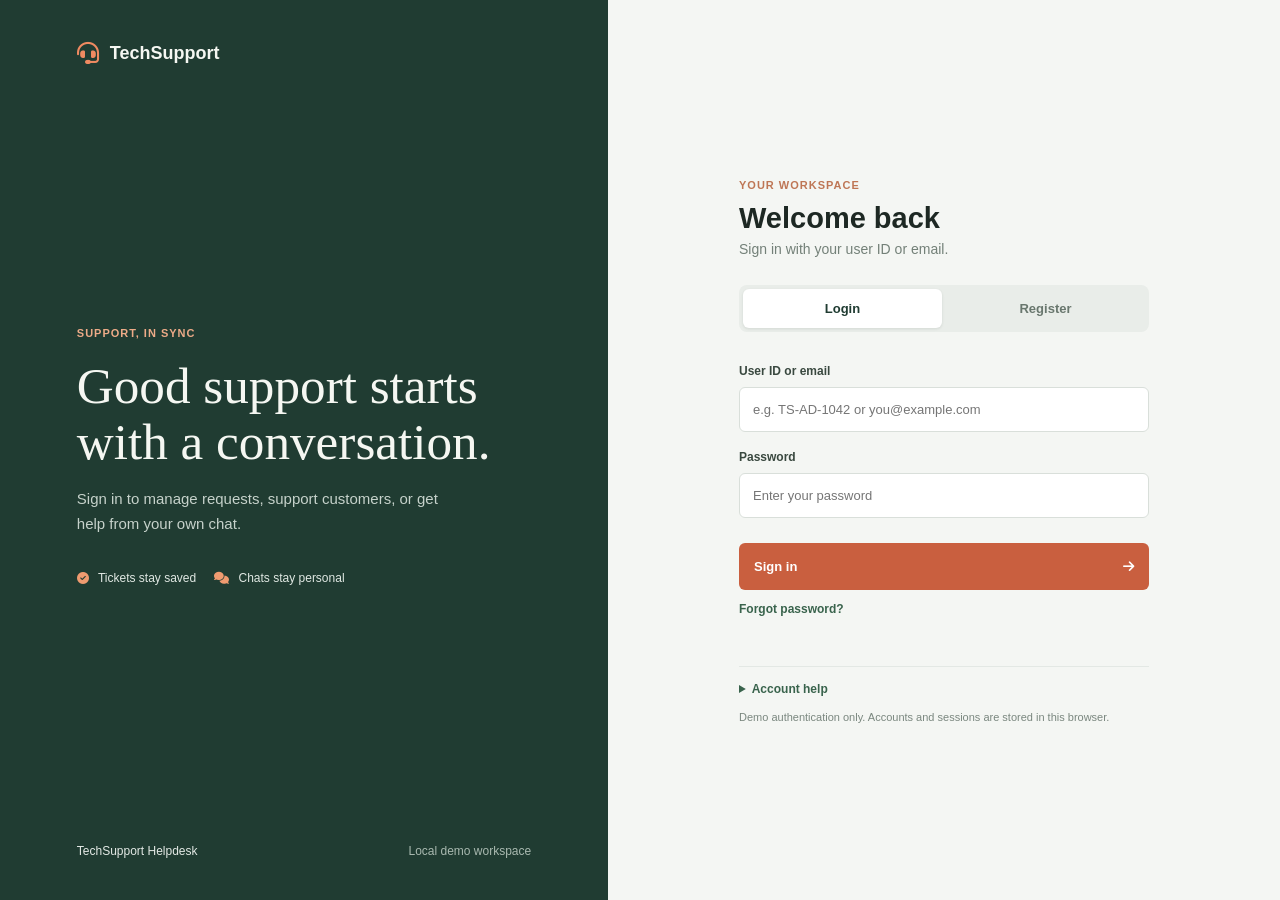
==== commit a317410c: "Add files via upload" ====
--- a/tickets.html
+++ b/tickets.html
@@ -111,10 +111,11 @@
             </div>
 
             <div class="topbar-actions">
-                <button class="create-ticket-btn" onclick="createTicket()">
-                    <i class="fa-solid fa-plus"></i>
-                    Create Ticket
-                </button>
+                <div class="ticket-backup-tools" id="ticketBackupTools" hidden>
+                    <button type="button" class="ticket-backup-btn" onclick="exportSupportData()"><i class="fa-solid fa-download"></i> Export backup</button>
+                    <label class="ticket-backup-btn" for="ticketBackupFile"><i class="fa-solid fa-upload"></i> Import backup</label>
+                    <input id="ticketBackupFile" type="file" accept="application/json,.json" hidden>
+                </div>
             </div>
 
         </div>
--- a/style.css
+++ b/style.css
@@ -994,6 +994,36 @@
 
 .create-ticket-btn:hover {
     background: #c92f3b;
+}
+
+.ticket-backup-tools {
+    display: flex;
+    align-items: center;
+    gap: 8px;
+}
+
+.ticket-backup-tools[hidden] {
+    display: none;
+}
+
+.ticket-backup-btn {
+    display: inline-flex;
+    align-items: center;
+    gap: 7px;
+    min-height: 38px;
+    padding: 0 12px;
+    border: 1px solid #dce3dd;
+    border-radius: 6px;
+    background: #fff;
+    color: #39483f;
+    font: inherit;
+    font-size: 12px;
+    font-weight: 600;
+    cursor: pointer;
+}
+
+.ticket-backup-btn:hover {
+    background: #f4f7f4;
 }
 
 
@@ -1524,6 +1554,30 @@
 
 .auth-submit:hover {
     background: #b64f33;
+}
+
+.auth-link-button {
+    justify-self: start;
+    padding: 3px 0;
+    border: 0;
+    background: transparent;
+    color: #39634c;
+    font: inherit;
+    font-size: 12px;
+    font-weight: 600;
+    cursor: pointer;
+}
+
+.auth-link-button:hover {
+    color: #234c36;
+    text-decoration: underline;
+}
+
+.auth-reset-note {
+    margin: 4px 0 0;
+    color: #829087;
+    font-size: 11px;
+    line-height: 1.5;
 }
 
 .auth-feedback {
